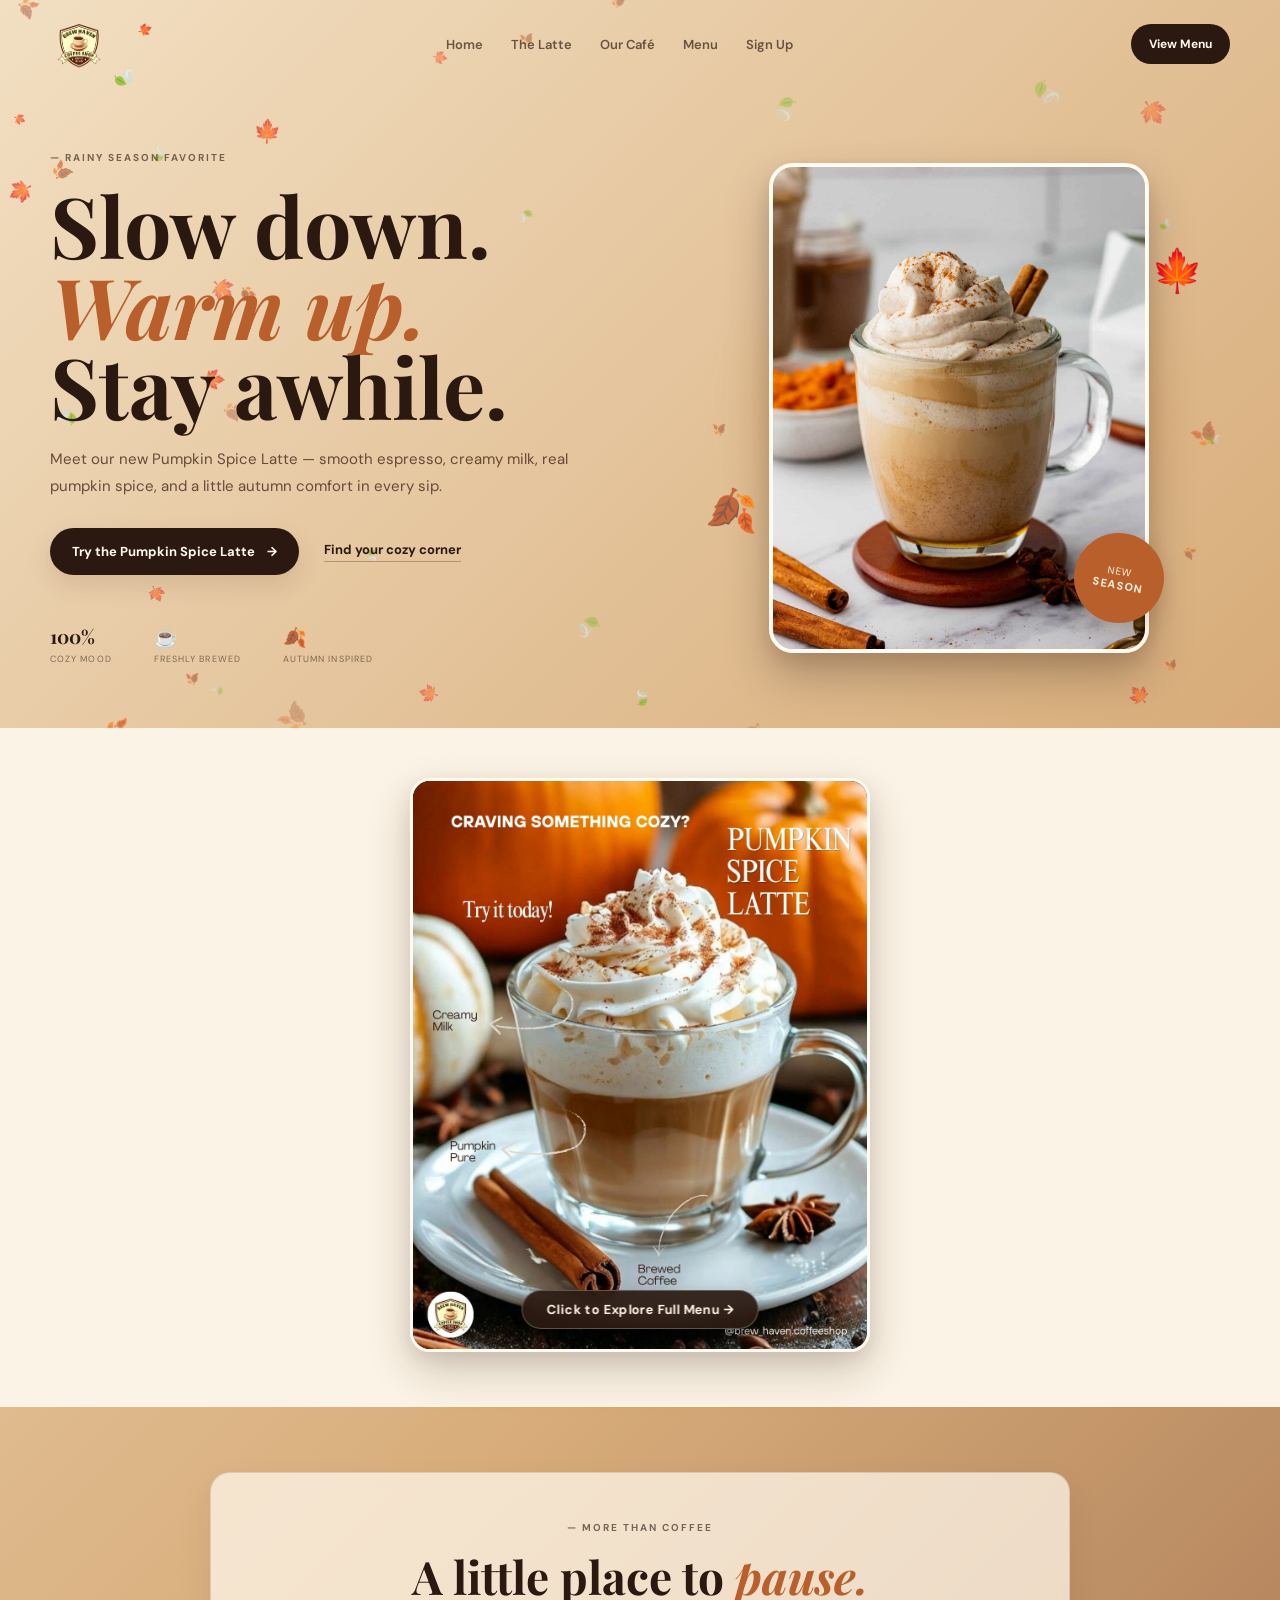
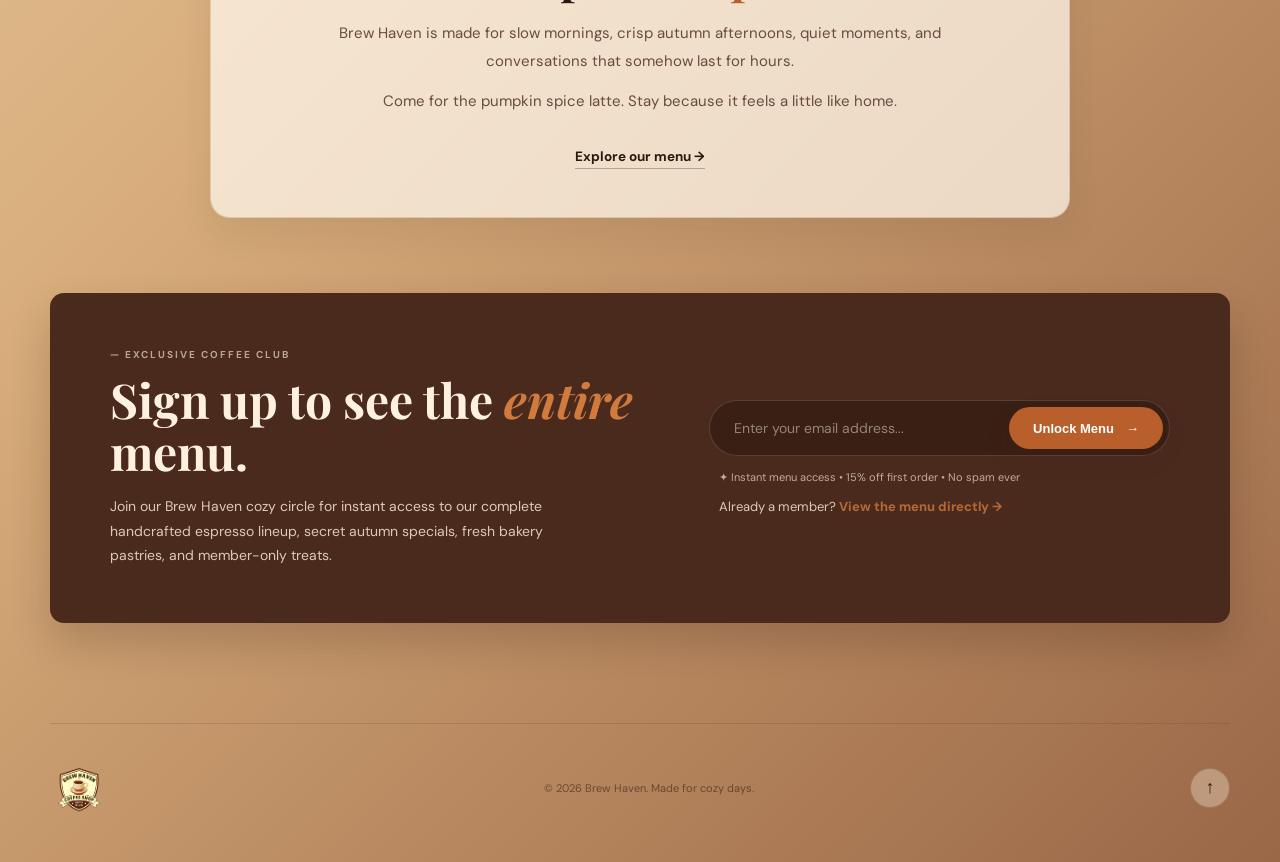
==== index.html @ a395353c "Add files via upload" ====
<!DOCTYPE html>
<html lang="en">
<head>
<meta charset="UTF-8">
<meta name="viewport" content="width=device-width, initial-scale=1.0">
<title>Ember & Bean | Pumpkin Spice Latte</title>
<link rel="stylesheet" href="style.css">
</head>
<body>
<canvas id="autumnCanvas"></canvas>

<header class="navbar">
  <a href="#home" class="logo"><img src="meowlogo-removebg-preview.png" alt="Brew Haven Logo" class="logo-img"></a>
  <button class="menu" id="menu">☰</button>
  <nav id="nav">
    <a href="#home">Home</a><a href="#latte">The Latte</a><a href="#cafe">Our Café</a><a href="menu.html">Menu</a><a href="#signup">Sign Up</a>
  </nav>
  <a href="menu.html" class="nav-btn">View Menu</a>
</header>

<main>
<section class="hero" id="home">
  <div class="hero-text reveal">
    <p class="eyebrow">— RAINY SEASON FAVORITE</p>
    <h1>Slow down.<br><em>Warm up.</em><br>Stay awhile.</h1>
    <p class="description">Meet our new Pumpkin Spice Latte — smooth espresso, creamy milk, real pumpkin spice, and a little autumn comfort in every sip.</p>
    <div class="actions"><a class="btn" href="#latte">Try the Pumpkin Spice Latte <b>→</b></a><a class="link" href="#cafe">Find your cozy corner</a></div>
    <div class="stats"><div><b>100%</b><span>cozy mood</span></div><div><b>☕</b><span>freshly brewed</span></div><div><b>🍂</b><span>autumn inspired</span></div></div>
  </div>

  <div class="drink-area reveal" id="drink">
    <div class="glow"></div>
    <div class="hero-photo-wrapper">
      <img src="pumpkenlate.jpg" alt="Artisan Pumpkin Spice Latte" class="hero-photo">
      <div class="badge">NEW<strong>SEASON</strong></div>
    </div>
    <div class="leaf l1">🍁</div><div class="leaf l2">🍂</div>
  </div>
</section>

<section class="latte-section" id="latte">
  <div class="banner-ad-wrap reveal">
    <a href="menu.html" class="banner-ad-card" title="Click to view our full menu">
      <img src="8c651eeb-def4-443b-80d6-79c53405c2cb.jpg" alt="Pumpkin Spice Latte Banner Ad - Craving something cozy? Try it today! Click to explore our menu." class="banner-ad-image">
      <div class="banner-ad-cta">
        <span>Click to Explore Full Menu <b>→</b></span>
      </div>
    </a>
  </div>
</section>

<section class="cafe" id="cafe">
  <div class="cafe-story-card reveal">
    <p class="eyebrow">— MORE THAN COFFEE</p>
    <h2>A little place to <em>pause.</em></h2>
    <p>Brew Haven is made for slow mornings, crisp autumn afternoons, quiet moments, and conversations that somehow last for hours.</p>
    <p>Come for the pumpkin spice latte. Stay because it feels a little like home.</p>
    <a class="link dark" href="menu.html">Explore our menu →</a>
  </div>
</section>

<section class="signup-section" id="signup">
  <div class="signup-card reveal">
    <div class="signup-content">
      <p class="eyebrow">— EXCLUSIVE COFFEE CLUB</p>
      <h2>Sign up to see the <em>entire</em> menu.</h2>
      <p>Join our Brew Haven cozy circle for instant access to our complete handcrafted espresso lineup, secret autumn specials, fresh bakery pastries, and member-only treats.</p>
    </div>
    <div class="signup-action">
      <form class="signup-form" id="menuSignupForm" action="menu.html">
        <div class="input-row">
          <input type="email" id="signupEmail" placeholder="Enter your email address..." required autocomplete="email">
          <button type="submit" class="btn">Unlock Menu <b>→</b></button>
        </div>
        <p class="signup-note">✦ Instant menu access • 15% off first order • No spam ever</p>
      </form>
      <p class="direct-link">Already a member? <a href="menu.html">View the menu directly →</a></p>
    </div>
  </div>
</section>
</main>

<footer><a href="#home" class="logo"><img src="meowlogo-removebg-preview.png" alt="Brew Haven Logo" class="logo-img"></a><p>© 2026 Brew Haven. Made for cozy days.</p><button id="top">↑</button></footer>
<script src="script.js"></script>
</body>
</html>
---- style.css ----
@import url('https://fonts.googleapis.com/css2?family=DM+Sans:wght@400;500;600;700&family=Playfair+Display:wght@600;700;800&display=swap');
:root{--cream:#f7ead5;--light:#fff8ed;--dark:#2b1911;--brown:#57301f;--pumpkin:#b95f2b;--orange:#d07a3d;--line:#70452e33}*{box-sizing:border-box;margin:0;padding:0}html{scroll-behavior:smooth}body{font-family:'DM Sans',sans-serif;color:var(--dark);background:linear-gradient(135deg,#f2dfc2,#d8ad7b 52%,#9a6747);overflow-x:hidden}#autumnCanvas{position:fixed;inset:0;width:100%;height:100%;z-index:0;pointer-events:none}.navbar,main,footer{position:relative;z-index:2}.navbar{width:min(1180px,calc(100% - 40px));height:88px;margin:auto;display:flex;align-items:center;justify-content:space-between;gap:24px}.logo{display:flex;align-items:center;gap:10px;color:var(--dark);text-decoration:none}.logo-img{height:58px;width:auto;max-width:160px;object-fit:contain;display:block;transition:transform .25s ease}.logo:hover .logo-img{transform:scale(1.04)}.navbar nav a.active-nav{color:var(--pumpkin);opacity:1}.logo>span{width:42px;height:42px;border:1px solid #4b2b1f66;border-radius:50%;display:grid;place-items:center;background:#fff7e955}.logo b{font:700 17px 'Playfair Display',serif;display:block}.logo small{font-size:8px;letter-spacing:.15em;text-transform:uppercase;opacity:.6}.navbar nav{display:flex;gap:28px}.navbar nav a{color:var(--dark);text-decoration:none;font-size:13px;font-weight:600;opacity:.68}.navbar nav a:hover{opacity:1}.nav-btn,.btn{display:inline-flex;align-items:center;justify-content:center;gap:12px;border-radius:50px;text-decoration:none;font-weight:700;transition:.25s}.nav-btn{padding:12px 18px;background:var(--dark);color:var(--light);font-size:12px}.btn{padding:15px 22px;background:var(--dark);color:var(--light);font-size:13px;box-shadow:0 10px 25px #4c2b1b20}.btn:hover,.nav-btn:hover{transform:translateY(-3px);box-shadow:0 15px 30px #4c2b1b35}.btn.light{background:var(--light);color:var(--dark);box-shadow:none}.menu{display:none;border:0;background:none;font-size:26px;color:var(--dark)}.hero{width:min(1180px,calc(100% - 40px));min-height:640px;margin:auto;display:grid;grid-template-columns:1.05fr .95fr;align-items:center;gap:40px}.eyebrow{font-size:10px;letter-spacing:.2em;font-weight:700;opacity:.62}.hero h1{font:700 clamp(54px,7vw,84px)/.96 'Playfair Display',serif;margin:20px 0}.hero h1 em,h2 em{color:var(--pumpkin);font-style:italic}.description{max-width:560px;line-height:1.8;font-size:15px;color:#513326d9}.actions{display:flex;align-items:center;gap:25px;margin-top:28px}.link{color:var(--dark);text-decoration:none;font-size:13px;font-weight:700;border-bottom:1px solid #4c2b1f55;padding-bottom:3px}.stats{display:flex;gap:42px;margin-top:48px}.stats div{display:flex;flex-direction:column;gap:4px}.stats b{font:700 19px 'Playfair Display',serif}.stats span{font-size:9px;text-transform:uppercase;letter-spacing:.12em;opacity:.55}.drink-area{height:530px;position:relative;display:flex;align-items:center;justify-content:center}.hero-photo-wrapper{position:relative;width:min(380px,90vw);height:490px;z-index:3;display:flex;align-items:center;justify-content:center}.hero-photo{width:100%;height:100%;object-fit:cover;border-radius:24px;box-shadow:0 22px 45px rgba(43,25,17,0.28),0 8px 18px rgba(87,48,31,0.12);border:4px solid #fffaf2;transition:transform .4s cubic-bezier(.16,1,.3,1),box-shadow .4s ease}.hero-photo-wrapper:hover .hero-photo{transform:translateY(-8px) scale(1.02);box-shadow:0 30px 55px rgba(43,25,17,0.35),0 12px 24px rgba(87,48,31,0.16)}.hero-photo-wrapper .badge{right:-15px;bottom:30px}.glow{position:absolute;width:390px;height:390px;border-radius:50%;background:#e1a25e66;filter:blur(25px);animation:pulse 5s ease-in-out infinite}.saucer{position:absolute;bottom:100px;width:330px;height:42px;border-radius:50%;background:#5a3022;box-shadow:0 25px 30px #3b211833}.cup{position:relative;width:250px;height:300px;z-index:3}.latte{position:absolute;z-index:5;left:19px;top:0;width:212px;height:70px;border-radius:50%;background:radial-gradient(circle at 50% 55%,#a85b31 0 18%,#d99a62 19% 30%,#71361f 31% 44%,#dca36c 45% 58%,#65311e 59% 100%);border:9px solid #e7c9a5;box-shadow:0 3px 0 #4a271b}.swirl{position:absolute;inset:15px 40px;border:2px solid #f0c89499;border-radius:50%;transform:rotate(-12deg)}.latte i{position:absolute;color:#f4c78d;font-style:normal;font-size:8px}.latte i:nth-of-type(1){left:70px;top:17px}.latte i:nth-of-type(2){left:120px;top:36px}.latte i:nth-of-type(3){left:93px;top:47px}.cup-body{position:absolute;top:37px;width:250px;height:260px;border-radius:15px 15px 60px 60px;background:linear-gradient(90deg,#f4dfbf,#fff3dc 45%,#d9b991);box-shadow:inset -22px 0 30px #7b503020,0 18px 35px #48271922}.cup-logo-img{position:absolute;top:90px;left:50%;transform:translateX(-50%);width:115px;height:115px;object-fit:contain;pointer-events:none;filter:drop-shadow(0 6px 12px rgba(43,25,17,0.18))}.cup-logo{position:absolute;top:115px;left:0;right:0;text-align:center;font:700 19px 'Playfair Display',serif;color:#56301f}.cup-logo small{font-size:9px;letter-spacing:.3em}.handle{position:absolute;right:-62px;top:100px;width:85px;height:100px;border:20px solid #e5c39c;border-left:0;border-radius:0 55px 55px 0}.steam{position:absolute;width:32px;height:105px;border-left:3px solid #fff8e9aa;border-radius:50%;top:65px;z-index:4;filter:blur(1px);animation:steam 3s ease-in-out infinite}.s1{left:45%;}.s2{left:51%;animation-delay:.7s}.s3{left:57%;animation-delay:1.3s}.leaf{position:absolute;font-size:42px;z-index:6;animation:float 4s ease-in-out infinite}.l1{right:5%;top:100px}.l2{left:3%;bottom:135px;animation-delay:1s}.badge{position:absolute;right:2%;bottom:95px;width:90px;height:90px;border-radius:50%;background:var(--pumpkin);color:#fff2df;display:grid;place-content:center;text-align:center;font-size:10px;letter-spacing:.1em;transform:rotate(10deg);z-index:7;box-shadow:0 10px 25px #51281733}.badge strong{font-size:11px}.latte-section{background:var(--paper,#fbf3e5);padding:50px max(20px,calc((100% - 1180px)/2)) 55px}.banner-ad-wrap{display:flex;justify-content:center;align-items:center;width:100%}.banner-ad-card{position:relative;display:block;width:min(460px,90vw);border-radius:20px;overflow:hidden;box-shadow:0 18px 45px rgba(43,25,17,0.2),0 8px 18px rgba(87,48,31,0.1);border:3px solid #fffaf2;text-decoration:none;transition:transform .4s cubic-bezier(.16,1,.3,1),box-shadow .4s ease;cursor:pointer}.banner-ad-card:hover{transform:translateY(-7px) scale(1.015);box-shadow:0 26px 55px rgba(43,25,17,0.28),0 12px 24px rgba(87,48,31,0.15)}.banner-ad-image{width:100%;height:auto;max-height:575px;object-fit:contain;display:block;background:#2b1911;transition:transform .5s ease}.banner-ad-card:hover .banner-ad-image{transform:scale(1.02)}.banner-ad-cta{position:absolute;bottom:20px;left:50%;transform:translateX(-50%);background:rgba(43,25,17,0.92);backdrop-filter:blur(10px);-webkit-backdrop-filter:blur(10px);color:#fff4e3;padding:10px 24px;border-radius:50px;border:1px solid rgba(255,255,255,0.25);font-weight:700;font-size:13px;letter-spacing:.03em;display:inline-flex;align-items:center;gap:8px;white-space:nowrap;box-shadow:0 10px 25px rgba(0,0,0,0.35);transition:all .3s ease;pointer-events:none}.banner-ad-cta b{transition:transform .25s ease}.banner-ad-card:hover .banner-ad-cta{background:var(--pumpkin);color:#fff;box-shadow:0 12px 30px rgba(185,95,43,0.45);transform:translateX(-50%) translateY(-2px)}.banner-ad-card:hover .banner-ad-cta b{transform:translateX(4px)}.heading{text-align:center;max-width:650px;margin:auto}.heading h2,.cafe-story-card h2,.visit h2{font:700 clamp(39px,5vw,60px)/1.05 'Playfair Display',serif;margin:18px 0}.heading>p:last-child{line-height:1.7;color:#634635cc}.cards{display:grid;grid-template-columns:repeat(3,1fr);gap:18px;margin-top:55px}.card{padding:34px;border:1px solid var(--line);background:#fffaf0;border-radius:8px;min-height:220px;transition:.25s}.card:hover{transform:translateY(-7px);box-shadow:var(--shadow)}.card.featured{background:#5a3324;color:#fff4e3;transform:translateY(-12px)}.card.featured:hover{transform:translateY(-18px)}.card>span{font-size:23px;color:var(--pumpkin)}.card h3{font:700 23px 'Playfair Display',serif;margin:22px 0 10px}.card p{font-size:13px;line-height:1.75;opacity:.7}.price{margin-top:45px;padding:30px 34px;background:var(--pumpkin);color:#fff6e8;border-radius:10px;display:grid;grid-template-columns:1fr auto auto;align-items:center;gap:35px;box-shadow:var(--shadow)}.price small{font-size:9px;letter-spacing:.2em;opacity:.7}.price h3{font:700 25px 'Playfair Display',serif;margin:6px 0}.price p{font-size:12px;opacity:.72}.price>strong{font:700 35px 'Playfair Display',serif}.price sup{font-size:15px}.cafe{width:min(860px,calc(100% - 40px));margin:auto;padding:65px 0 75px;display:flex;justify-content:center}.cafe-story-card{background:rgba(255,248,237,0.72);backdrop-filter:blur(8px);-webkit-backdrop-filter:blur(8px);border:1px solid #70452e2a;border-radius:20px;padding:48px 54px;text-align:center;box-shadow:0 15px 35px rgba(43,25,17,0.08);width:100%}.cafe-story-card h2{font:700 clamp(32px,4.5vw,46px)/1.15 'Playfair Display',serif;margin:16px 0 18px}.cafe-story-card>p:not(.eyebrow){font-size:15px;line-height:1.85;color:#513326d9;max-width:620px;margin:12px auto}.cafe-story-card .link.dark{margin-top:20px;display:inline-block;color:var(--dark);font-size:13.5px;font-weight:700;border-bottom:1px solid #4c2b1f55;text-decoration:none;padding-bottom:3px;transition:.2s}.cafe-story-card .link.dark:hover{color:var(--pumpkin);border-color:var(--pumpkin)}.visit{padding:0 20px 100px}.visit-card{width:min(1180px,100%);margin:auto;padding:55px 60px;background:#4b2a1e;color:#fff1dd;border-radius:12px;display:grid;grid-template-columns:1.5fr 1fr auto;gap:45px;align-items:center;box-shadow:var(--shadow)}.visit h2{margin:13px 0;font-size:43px}.visit-copy>p:last-child{max-width:500px;line-height:1.7;opacity:.68;font-size:13px}.hours{border-left:1px solid #fff3df33;padding-left:30px}.hours p{font-size:11px;opacity:.65;margin:10px 0}.hours b{display:block;color:#fff1dd;margin-top:4px;opacity:1}footer{width:min(1180px,calc(100% - 40px));margin:auto;padding:35px 0 45px;border-top:1px solid #4b2b1f2b;display:flex;justify-content:space-between;align-items:center}footer p{font-size:11px;opacity:.55}#top{width:40px;height:40px;border:1px solid #4b2b1f44;border-radius:50%;background:#fff4df55;color:var(--dark);cursor:pointer;font-size:18px}.reveal{opacity:0;transform:translateY(25px);transition:opacity .8s ease,transform .8s ease}.reveal.visible{opacity:1;transform:none}@keyframes steam{0%,100%{transform:translateY(12px) scaleX(.8);opacity:0}45%{opacity:.7}100%{transform:translateY(-35px) scaleX(1.2)}}@keyframes pulse{50%{transform:scale(1.08);opacity:.75}}@keyframes float{50%{transform:translateY(-15px) rotate(8deg)}}.signup-section{padding:0 20px 100px}.signup-card{width:min(1180px,100%);margin:auto;padding:55px 60px;background:#4b2a1e;color:#fff1dd;border-radius:14px;display:grid;grid-template-columns:1.2fr 1fr;gap:45px;align-items:center;box-shadow:0 20px 40px rgba(43,25,17,0.2)}.signup-content h2{font:700 clamp(32px,4vw,48px)/1.1 'Playfair Display',serif;margin:12px 0 16px;color:#fff1dd}.signup-content h2 em{color:var(--orange);font-style:italic}.signup-content p:not(.eyebrow){font-size:14px;line-height:1.75;opacity:.8;max-width:480px}.signup-form{display:flex;flex-direction:column;gap:8px}.input-row{display:flex;gap:10px;background:#3a1f15;padding:6px;border-radius:50px;border:1px solid #ffffff26;transition:.25s}.input-row:focus-within{border-color:var(--orange);box-shadow:0 0 0 3px #d07a3d33}.input-row input{flex:1;background:transparent;border:0;outline:none;padding:12px 18px;color:#fff;font-family:inherit;font-size:14px}.input-row input::placeholder{color:#fff7e977}.input-row .btn{padding:12px 24px;border:0;cursor:pointer;white-space:nowrap;background:var(--pumpkin);color:#fff}.input-row .btn:hover{background:var(--orange)}.signup-note{font-size:11px;opacity:.65;margin-top:6px;padding-left:10px}.direct-link{margin-top:14px;font-size:13px;opacity:.8;padding-left:10px}.direct-link a{color:var(--orange);text-decoration:none;font-weight:700;transition:.2s}.direct-link a:hover{text-decoration:underline;color:#f2dfc2}.menu-page main{padding-bottom:40px}.menu-hero{text-align:center;padding:50px 20px 25px;max-width:760px;margin:auto}.menu-hero h1{font:700 clamp(40px,5.5vw,64px)/1.05 'Playfair Display',serif;margin:16px 0}.menu-hero h1 em{color:var(--pumpkin);font-style:italic}.menu-hero p{font-size:15px;line-height:1.8;color:#513326d9}.menu-promo-banner{margin:24px auto 0;display:inline-flex;align-items:center;gap:10px;background:#5a3324;color:#fff4e3;padding:10px 24px;border-radius:50px;font-size:13px;font-weight:600;box-shadow:0 8px 20px rgba(75,42,30,0.2)}.menu-promo-banner strong{color:#ffcf87;letter-spacing:.05em}.menu-filter-wrap{width:min(1180px,calc(100% - 40px));margin:40px auto 35px;display:flex;justify-content:center;flex-wrap:wrap;gap:10px}.filter-btn{padding:11px 22px;border-radius:30px;border:1px solid #57301f33;background:#fff8ed99;color:var(--dark);font-family:inherit;font-size:13px;font-weight:700;cursor:pointer;transition:.2s;backdrop-filter:blur(4px)}.filter-btn:hover{background:#fff8ed;border-color:var(--pumpkin)}.filter-btn.active{background:var(--dark);color:var(--light);border-color:var(--dark);box-shadow:0 6px 16px rgba(43,25,17,0.22)}.menu-grid{width:min(1180px,calc(100% - 40px));margin:0 auto 75px;display:grid;grid-template-columns:repeat(auto-fill,minmax(265px,1fr));gap:24px}.menu-item{background:#fffaf0;border:1px solid var(--line);border-radius:14px;padding:26px;display:flex;flex-direction:column;justify-content:space-between;transition:transform .25s ease,box-shadow .25s ease;position:relative;box-shadow:0 6px 18px rgba(87,48,31,0.06)}.menu-item:hover{transform:translateY(-6px);box-shadow:0 14px 30px rgba(87,48,31,0.13);border-color:#b95f2b55}.menu-item-header{display:flex;justify-content:space-between;align-items:flex-start;gap:12px;margin-bottom:12px}.menu-item-icon{font-size:26px;margin-bottom:6px;display:inline-block}.menu-item-title{font:700 20px 'Playfair Display',serif;color:var(--dark);line-height:1.2}.menu-item-price{font:700 21px 'Playfair Display',serif;color:var(--pumpkin);white-space:nowrap}.menu-item-desc{font-size:13px;line-height:1.7;color:#513326cc;margin-bottom:20px;flex-grow:1}.menu-item-footer{display:flex;align-items:center;justify-content:space-between;flex-wrap:wrap;gap:8px;border-top:1px dashed #70452e26;padding-top:14px}.menu-item-tag{font-size:10px;font-weight:700;letter-spacing:.08em;text-transform:uppercase;padding:5px 11px;border-radius:20px;background:#e1a25e2b;color:var(--brown)}.menu-item-tag.seasonal{background:var(--pumpkin);color:#fff}.menu-item-tag.popular{background:#5a3324;color:#fff4e3}.menu-item-temp{font-size:11px;font-weight:600;opacity:.75;color:var(--dark)}.menu-notes-banner{width:min(1180px,calc(100% - 40px));margin:0 auto 75px;background:#fdf6ec;border:1px solid #70452e2a;border-radius:14px;padding:34px 40px;display:grid;grid-template-columns:repeat(3,1fr);gap:30px;box-shadow:0 10px 25px rgba(87,48,31,0.06)}.menu-note-col h4{font:700 16px 'Playfair Display',serif;margin-bottom:8px;color:var(--dark);display:flex;align-items:center;gap:6px}.menu-note-col p{font-size:12.5px;line-height:1.75;color:#513326bf}.menu-bottom-cta{width:min(1180px,calc(100% - 40px));margin:0 auto 90px;background:#4b2a1e;color:#fff1dd;border-radius:14px;padding:45px 55px;display:flex;align-items:center;justify-content:space-between;gap:30px;box-shadow:0 15px 35px rgba(43,25,17,0.2)}.menu-bottom-cta h3{font:700 30px 'Playfair Display',serif;margin-bottom:6px}.menu-bottom-cta p{font-size:13.5px;opacity:.8}
@media(max-width:800px){.navbar{height:75px}.logo-img{height:46px}.signup-card{grid-template-columns:1fr;padding:40px 28px;gap:25px}.input-row{flex-direction:column;border-radius:16px;padding:12px}.input-row input{padding:8px 10px}.input-row .btn{width:100%;border-radius:50px}.menu-notes-banner{grid-template-columns:1fr;padding:25px 22px;gap:20px}.menu-bottom-cta{flex-direction:column;text-align:center;padding:35px 25px}.navbar nav,.nav-btn{display:none}.menu{display:block}.navbar nav.open{display:flex;position:absolute;top:70px;left:0;right:0;margin:auto;width:calc(100% - 20px);padding:20px;flex-direction:column;background:#f7ead5f5;border-radius:10px;box-shadow:var(--shadow);z-index:20}.hero{grid-template-columns:1fr;padding:55px 0 30px;text-align:center}.hero .eyebrow{justify-content:center}.description{margin:auto}.actions{justify-content:center;flex-wrap:wrap}.stats{justify-content:center;gap:25px}.drink-area{height:480px}.hero-photo-wrapper{width:min(340px,85vw);height:440px}.cards{grid-template-columns:1fr}.card.featured{transform:none}.price{grid-template-columns:1fr;text-align:center;justify-items:center}.cafe{padding:40px 0}.cafe-story-card{padding:34px 22px}.visit-card{grid-template-columns:1fr;padding:40px 30px}.hours{border-left:0;border-top:1px solid #fff3df33;padding:20px 0 0}footer{flex-direction:column;gap:20px;text-align:center}}
@media(max-width:480px){.hero h1{font-size:52px}.logo-img{height:40px}.actions .btn{width:100%}.drink-area{height:420px;margin:10px 0}.hero-photo-wrapper{width:min(290px,88vw);height:380px}.hero-photo-wrapper .badge{right:-5px;bottom:15px;width:75px;height:75px;font-size:9px}.price{padding:28px 20px}.visit h2{font-size:36px}.banner-ad-card{width:min(320px,92vw);border-radius:16px;border-width:2px}.banner-ad-cta{bottom:14px;padding:8px 16px;font-size:11.5px;width:calc(100% - 28px);justify-content:center;white-space:normal;text-align:center}}
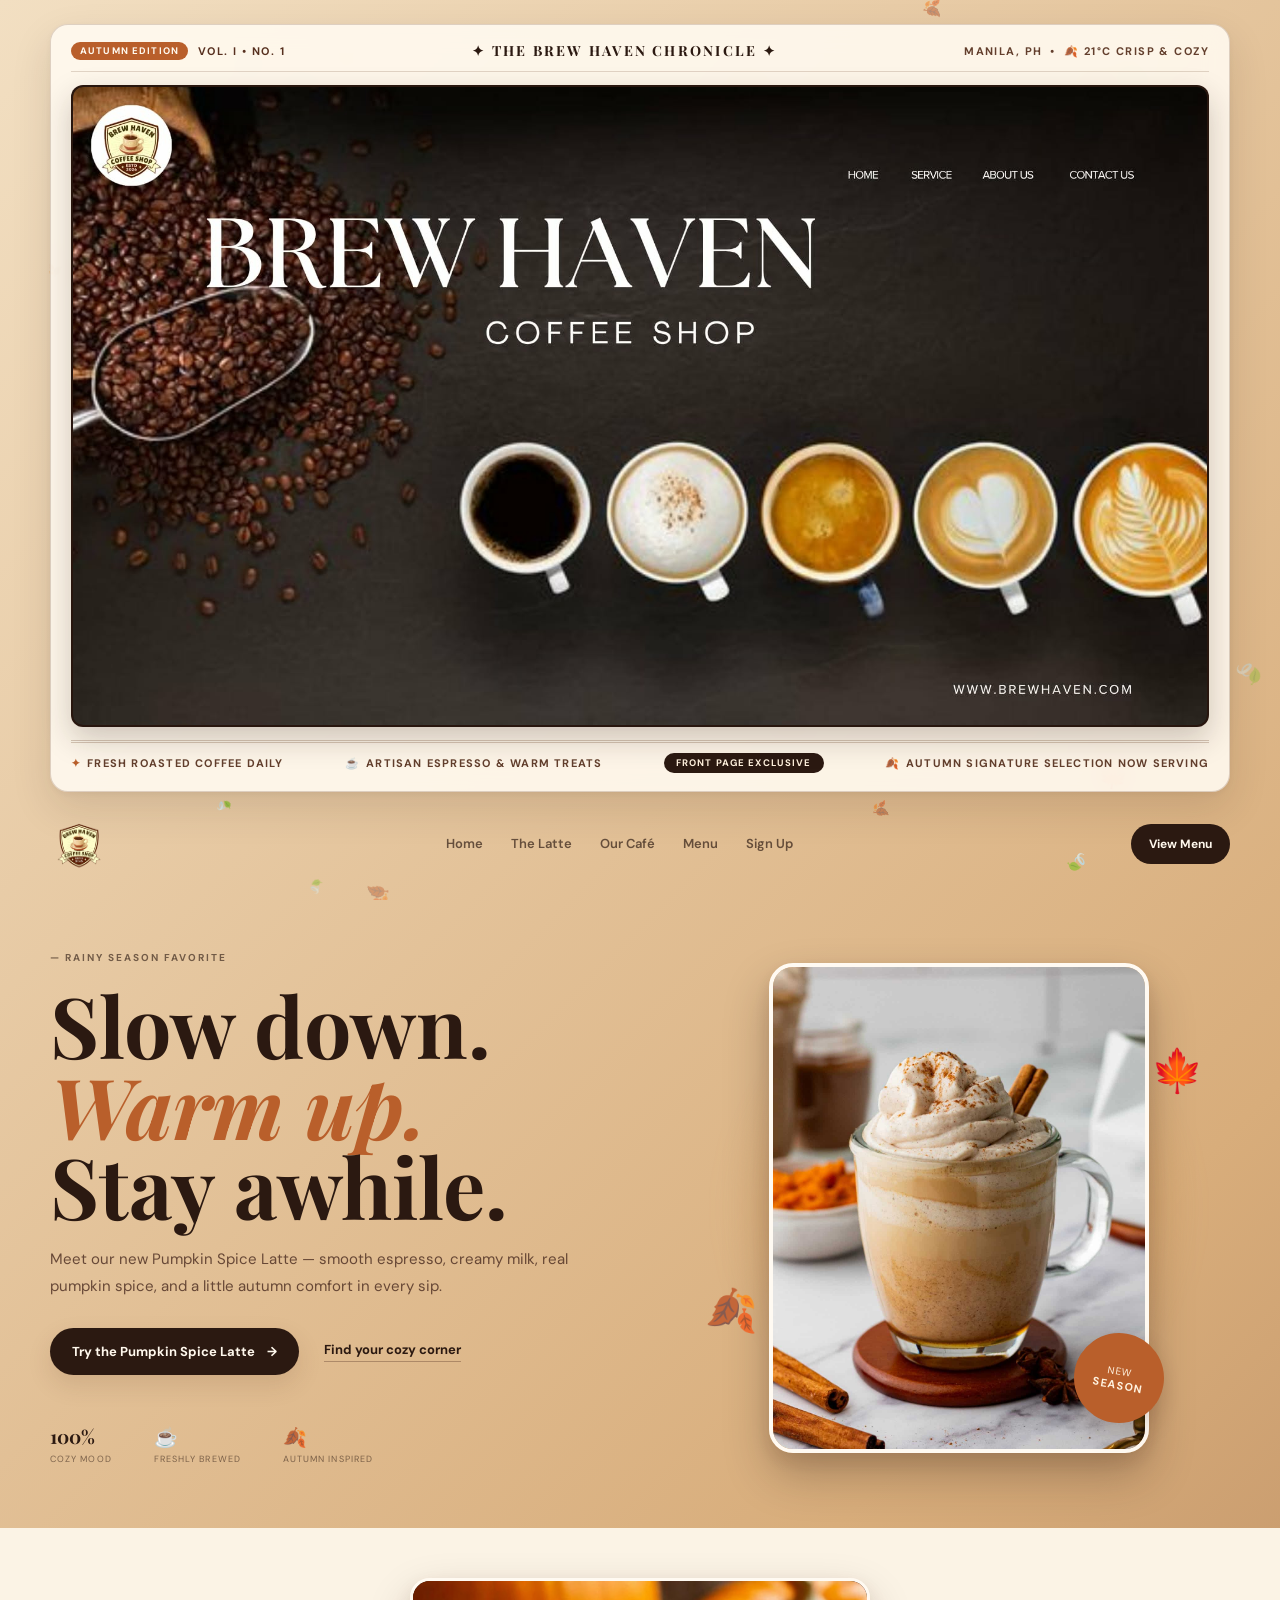
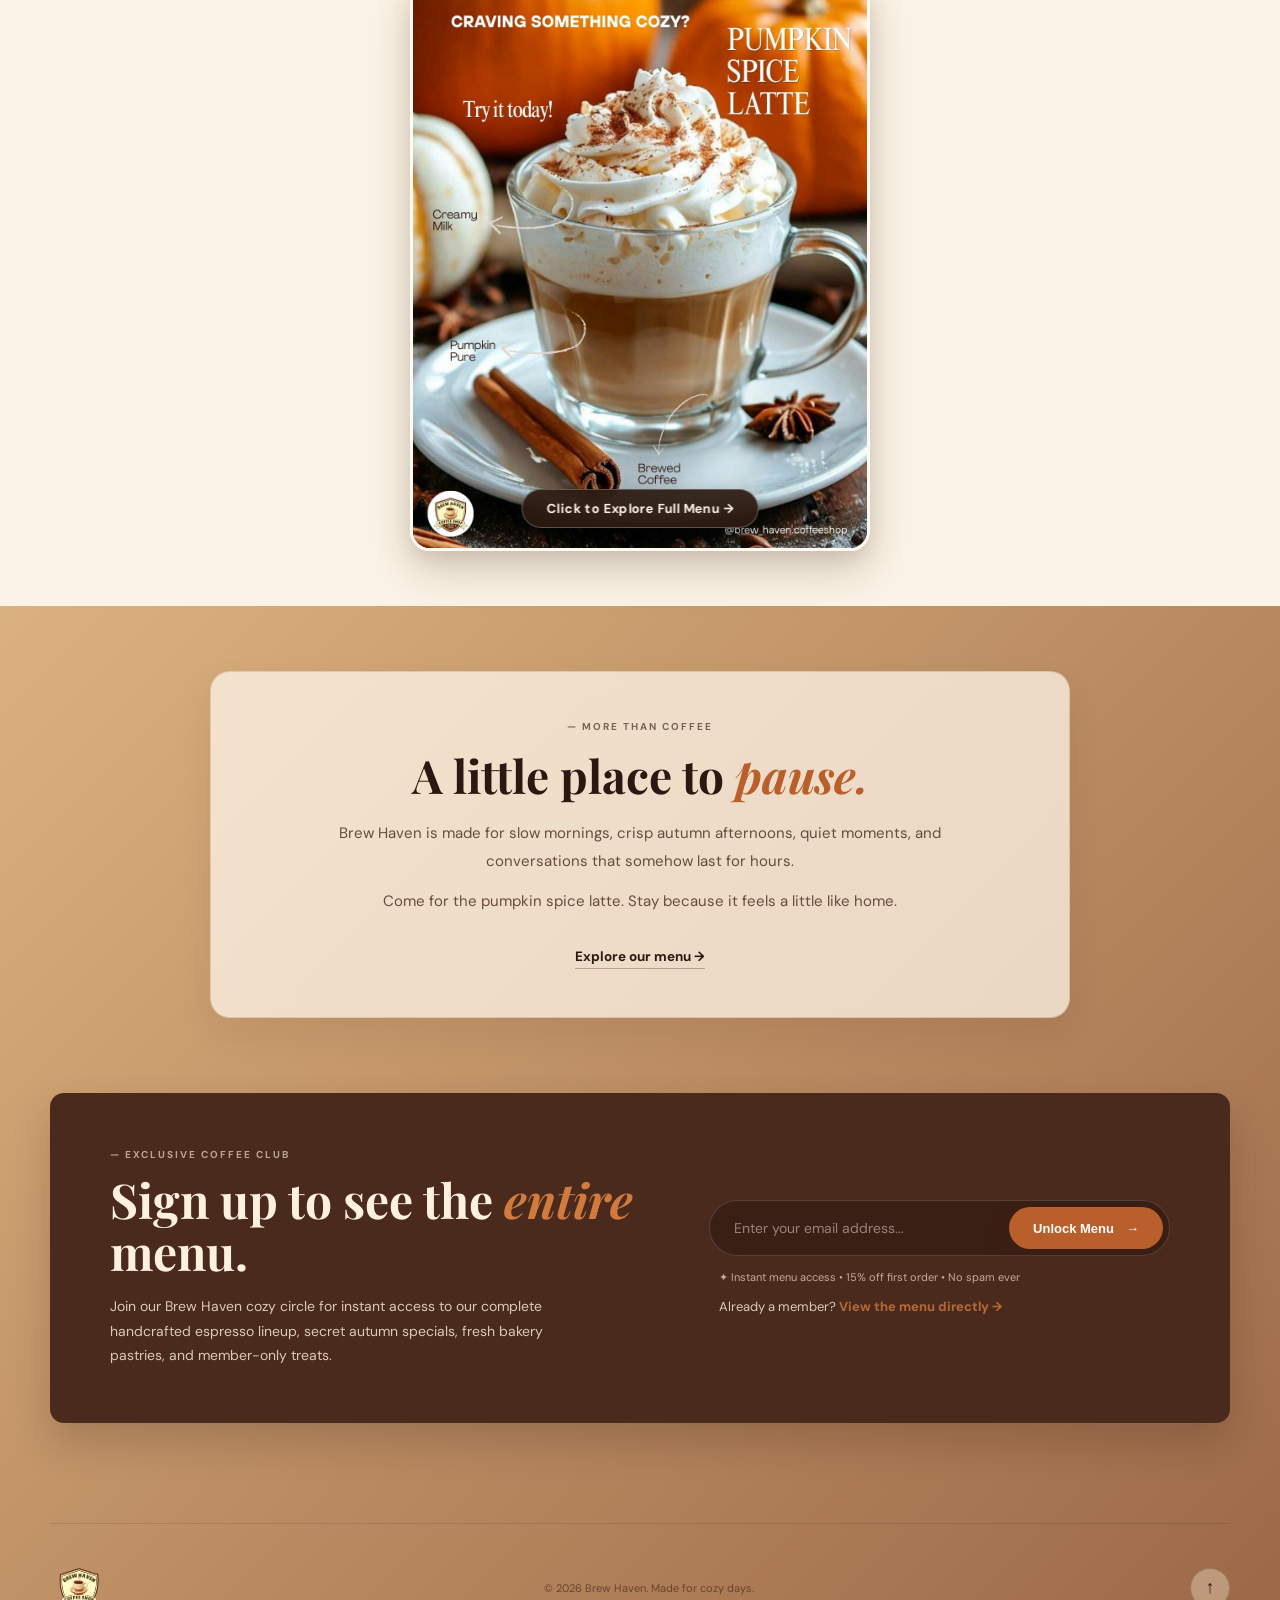
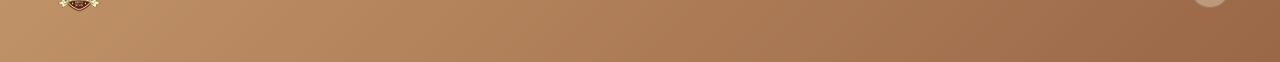
==== commit 91f11fdf: "Add newspaper header banner to home page" ====
--- a/index.html
+++ b/index.html
@@ -3,11 +3,59 @@
 <head>
 <meta charset="UTF-8">
 <meta name="viewport" content="width=device-width, initial-scale=1.0">
-<title>Ember & Bean | Pumpkin Spice Latte</title>
+<title>Brew Haven | Handcrafted Coffee & Autumn Specials</title>
 <link rel="stylesheet" href="style.css">
 </head>
 <body>
 <canvas id="autumnCanvas"></canvas>
+
+<!-- Newspaper Masthead Header -->
+<header class="newspaper-header-wrap" id="newspaperHeader">
+  <div class="newspaper-header reveal visible">
+    <div class="newspaper-dateline">
+      <div class="newspaper-dateline-edition">
+        <span class="dateline-badge">AUTUMN EDITION</span>
+        <span>VOL. I • NO. 1</span>
+      </div>
+      <div class="newspaper-dateline-center">
+        ✦ THE BREW HAVEN CHRONICLE ✦
+      </div>
+      <div class="newspaper-dateline-weather">
+        <span>MANILA, PH</span>
+        <span>•</span>
+        <span>🍂 21°C CRISP & COZY</span>
+      </div>
+    </div>
+
+    <div class="newspaper-banner-card">
+      <img 
+        src="newsppapaspapas.jpg" 
+        alt="Brew Haven Coffee Shop Newspaper Header - Handcrafted Roasts, Espresso and Autumn Specials" 
+        class="newspaper-header-img"
+        fetchpriority="high"
+        loading="eager"
+        width="1920"
+        height="1080">
+      
+      <!-- Interactive Hotspots matching header graphic links -->
+      <nav class="newspaper-hotspots" aria-label="Newspaper Quick Navigation">
+        <a href="#home" class="hotspot-link hotspot-logo" title="Brew Haven Home"></a>
+        <a href="#home" class="hotspot-link hotspot-home" title="Go to Home"></a>
+        <a href="#latte" class="hotspot-link hotspot-service" title="Seasonal Specials & The Latte"></a>
+        <a href="#cafe" class="hotspot-link hotspot-about" title="About Our Café"></a>
+        <a href="#signup" class="hotspot-link hotspot-contact" title="Sign Up / Contact Us"></a>
+        <a href="menu.html" class="hotspot-link hotspot-url" title="Explore Full Menu"></a>
+      </nav>
+    </div>
+
+    <div class="newspaper-subbar">
+      <span class="newspaper-subbar-item"><b class="bullet">✦</b> FRESH ROASTED COFFEE DAILY</span>
+      <span class="newspaper-subbar-item"><b class="bullet">☕</b> ARTISAN ESPRESSO & WARM TREATS</span>
+      <span class="newspaper-subbar-tag">FRONT PAGE EXCLUSIVE</span>
+      <span class="newspaper-subbar-item"><b class="bullet">🍂</b> AUTUMN SIGNATURE SELECTION NOW SERVING</span>
+    </div>
+  </div>
+</header>
 
 <header class="navbar">
   <a href="#home" class="logo"><img src="meowlogo-removebg-preview.png" alt="Brew Haven Logo" class="logo-img"></a>
--- a/style.css
+++ b/style.css
@@ -1,4 +1,30 @@
 @import url('https://fonts.googleapis.com/css2?family=DM+Sans:wght@400;500;600;700&family=Playfair+Display:wght@600;700;800&display=swap');
 :root{--cream:#f7ead5;--light:#fff8ed;--dark:#2b1911;--brown:#57301f;--pumpkin:#b95f2b;--orange:#d07a3d;--line:#70452e33}*{box-sizing:border-box;margin:0;padding:0}html{scroll-behavior:smooth}body{font-family:'DM Sans',sans-serif;color:var(--dark);background:linear-gradient(135deg,#f2dfc2,#d8ad7b 52%,#9a6747);overflow-x:hidden}#autumnCanvas{position:fixed;inset:0;width:100%;height:100%;z-index:0;pointer-events:none}.navbar,main,footer{position:relative;z-index:2}.navbar{width:min(1180px,calc(100% - 40px));height:88px;margin:auto;display:flex;align-items:center;justify-content:space-between;gap:24px}.logo{display:flex;align-items:center;gap:10px;color:var(--dark);text-decoration:none}.logo-img{height:58px;width:auto;max-width:160px;object-fit:contain;display:block;transition:transform .25s ease}.logo:hover .logo-img{transform:scale(1.04)}.navbar nav a.active-nav{color:var(--pumpkin);opacity:1}.logo>span{width:42px;height:42px;border:1px solid #4b2b1f66;border-radius:50%;display:grid;place-items:center;background:#fff7e955}.logo b{font:700 17px 'Playfair Display',serif;display:block}.logo small{font-size:8px;letter-spacing:.15em;text-transform:uppercase;opacity:.6}.navbar nav{display:flex;gap:28px}.navbar nav a{color:var(--dark);text-decoration:none;font-size:13px;font-weight:600;opacity:.68}.navbar nav a:hover{opacity:1}.nav-btn,.btn{display:inline-flex;align-items:center;justify-content:center;gap:12px;border-radius:50px;text-decoration:none;font-weight:700;transition:.25s}.nav-btn{padding:12px 18px;background:var(--dark);color:var(--light);font-size:12px}.btn{padding:15px 22px;background:var(--dark);color:var(--light);font-size:13px;box-shadow:0 10px 25px #4c2b1b20}.btn:hover,.nav-btn:hover{transform:translateY(-3px);box-shadow:0 15px 30px #4c2b1b35}.btn.light{background:var(--light);color:var(--dark);box-shadow:none}.menu{display:none;border:0;background:none;font-size:26px;color:var(--dark)}.hero{width:min(1180px,calc(100% - 40px));min-height:640px;margin:auto;display:grid;grid-template-columns:1.05fr .95fr;align-items:center;gap:40px}.eyebrow{font-size:10px;letter-spacing:.2em;font-weight:700;opacity:.62}.hero h1{font:700 clamp(54px,7vw,84px)/.96 'Playfair Display',serif;margin:20px 0}.hero h1 em,h2 em{color:var(--pumpkin);font-style:italic}.description{max-width:560px;line-height:1.8;font-size:15px;color:#513326d9}.actions{display:flex;align-items:center;gap:25px;margin-top:28px}.link{color:var(--dark);text-decoration:none;font-size:13px;font-weight:700;border-bottom:1px solid #4c2b1f55;padding-bottom:3px}.stats{display:flex;gap:42px;margin-top:48px}.stats div{display:flex;flex-direction:column;gap:4px}.stats b{font:700 19px 'Playfair Display',serif}.stats span{font-size:9px;text-transform:uppercase;letter-spacing:.12em;opacity:.55}.drink-area{height:530px;position:relative;display:flex;align-items:center;justify-content:center}.hero-photo-wrapper{position:relative;width:min(380px,90vw);height:490px;z-index:3;display:flex;align-items:center;justify-content:center}.hero-photo{width:100%;height:100%;object-fit:cover;border-radius:24px;box-shadow:0 22px 45px rgba(43,25,17,0.28),0 8px 18px rgba(87,48,31,0.12);border:4px solid #fffaf2;transition:transform .4s cubic-bezier(.16,1,.3,1),box-shadow .4s ease}.hero-photo-wrapper:hover .hero-photo{transform:translateY(-8px) scale(1.02);box-shadow:0 30px 55px rgba(43,25,17,0.35),0 12px 24px rgba(87,48,31,0.16)}.hero-photo-wrapper .badge{right:-15px;bottom:30px}.glow{position:absolute;width:390px;height:390px;border-radius:50%;background:#e1a25e66;filter:blur(25px);animation:pulse 5s ease-in-out infinite}.saucer{position:absolute;bottom:100px;width:330px;height:42px;border-radius:50%;background:#5a3022;box-shadow:0 25px 30px #3b211833}.cup{position:relative;width:250px;height:300px;z-index:3}.latte{position:absolute;z-index:5;left:19px;top:0;width:212px;height:70px;border-radius:50%;background:radial-gradient(circle at 50% 55%,#a85b31 0 18%,#d99a62 19% 30%,#71361f 31% 44%,#dca36c 45% 58%,#65311e 59% 100%);border:9px solid #e7c9a5;box-shadow:0 3px 0 #4a271b}.swirl{position:absolute;inset:15px 40px;border:2px solid #f0c89499;border-radius:50%;transform:rotate(-12deg)}.latte i{position:absolute;color:#f4c78d;font-style:normal;font-size:8px}.latte i:nth-of-type(1){left:70px;top:17px}.latte i:nth-of-type(2){left:120px;top:36px}.latte i:nth-of-type(3){left:93px;top:47px}.cup-body{position:absolute;top:37px;width:250px;height:260px;border-radius:15px 15px 60px 60px;background:linear-gradient(90deg,#f4dfbf,#fff3dc 45%,#d9b991);box-shadow:inset -22px 0 30px #7b503020,0 18px 35px #48271922}.cup-logo-img{position:absolute;top:90px;left:50%;transform:translateX(-50%);width:115px;height:115px;object-fit:contain;pointer-events:none;filter:drop-shadow(0 6px 12px rgba(43,25,17,0.18))}.cup-logo{position:absolute;top:115px;left:0;right:0;text-align:center;font:700 19px 'Playfair Display',serif;color:#56301f}.cup-logo small{font-size:9px;letter-spacing:.3em}.handle{position:absolute;right:-62px;top:100px;width:85px;height:100px;border:20px solid #e5c39c;border-left:0;border-radius:0 55px 55px 0}.steam{position:absolute;width:32px;height:105px;border-left:3px solid #fff8e9aa;border-radius:50%;top:65px;z-index:4;filter:blur(1px);animation:steam 3s ease-in-out infinite}.s1{left:45%;}.s2{left:51%;animation-delay:.7s}.s3{left:57%;animation-delay:1.3s}.leaf{position:absolute;font-size:42px;z-index:6;animation:float 4s ease-in-out infinite}.l1{right:5%;top:100px}.l2{left:3%;bottom:135px;animation-delay:1s}.badge{position:absolute;right:2%;bottom:95px;width:90px;height:90px;border-radius:50%;background:var(--pumpkin);color:#fff2df;display:grid;place-content:center;text-align:center;font-size:10px;letter-spacing:.1em;transform:rotate(10deg);z-index:7;box-shadow:0 10px 25px #51281733}.badge strong{font-size:11px}.latte-section{background:var(--paper,#fbf3e5);padding:50px max(20px,calc((100% - 1180px)/2)) 55px}.banner-ad-wrap{display:flex;justify-content:center;align-items:center;width:100%}.banner-ad-card{position:relative;display:block;width:min(460px,90vw);border-radius:20px;overflow:hidden;box-shadow:0 18px 45px rgba(43,25,17,0.2),0 8px 18px rgba(87,48,31,0.1);border:3px solid #fffaf2;text-decoration:none;transition:transform .4s cubic-bezier(.16,1,.3,1),box-shadow .4s ease;cursor:pointer}.banner-ad-card:hover{transform:translateY(-7px) scale(1.015);box-shadow:0 26px 55px rgba(43,25,17,0.28),0 12px 24px rgba(87,48,31,0.15)}.banner-ad-image{width:100%;height:auto;max-height:575px;object-fit:contain;display:block;background:#2b1911;transition:transform .5s ease}.banner-ad-card:hover .banner-ad-image{transform:scale(1.02)}.banner-ad-cta{position:absolute;bottom:20px;left:50%;transform:translateX(-50%);background:rgba(43,25,17,0.92);backdrop-filter:blur(10px);-webkit-backdrop-filter:blur(10px);color:#fff4e3;padding:10px 24px;border-radius:50px;border:1px solid rgba(255,255,255,0.25);font-weight:700;font-size:13px;letter-spacing:.03em;display:inline-flex;align-items:center;gap:8px;white-space:nowrap;box-shadow:0 10px 25px rgba(0,0,0,0.35);transition:all .3s ease;pointer-events:none}.banner-ad-cta b{transition:transform .25s ease}.banner-ad-card:hover .banner-ad-cta{background:var(--pumpkin);color:#fff;box-shadow:0 12px 30px rgba(185,95,43,0.45);transform:translateX(-50%) translateY(-2px)}.banner-ad-card:hover .banner-ad-cta b{transform:translateX(4px)}.heading{text-align:center;max-width:650px;margin:auto}.heading h2,.cafe-story-card h2,.visit h2{font:700 clamp(39px,5vw,60px)/1.05 'Playfair Display',serif;margin:18px 0}.heading>p:last-child{line-height:1.7;color:#634635cc}.cards{display:grid;grid-template-columns:repeat(3,1fr);gap:18px;margin-top:55px}.card{padding:34px;border:1px solid var(--line);background:#fffaf0;border-radius:8px;min-height:220px;transition:.25s}.card:hover{transform:translateY(-7px);box-shadow:var(--shadow)}.card.featured{background:#5a3324;color:#fff4e3;transform:translateY(-12px)}.card.featured:hover{transform:translateY(-18px)}.card>span{font-size:23px;color:var(--pumpkin)}.card h3{font:700 23px 'Playfair Display',serif;margin:22px 0 10px}.card p{font-size:13px;line-height:1.75;opacity:.7}.price{margin-top:45px;padding:30px 34px;background:var(--pumpkin);color:#fff6e8;border-radius:10px;display:grid;grid-template-columns:1fr auto auto;align-items:center;gap:35px;box-shadow:var(--shadow)}.price small{font-size:9px;letter-spacing:.2em;opacity:.7}.price h3{font:700 25px 'Playfair Display',serif;margin:6px 0}.price p{font-size:12px;opacity:.72}.price>strong{font:700 35px 'Playfair Display',serif}.price sup{font-size:15px}.cafe{width:min(860px,calc(100% - 40px));margin:auto;padding:65px 0 75px;display:flex;justify-content:center}.cafe-story-card{background:rgba(255,248,237,0.72);backdrop-filter:blur(8px);-webkit-backdrop-filter:blur(8px);border:1px solid #70452e2a;border-radius:20px;padding:48px 54px;text-align:center;box-shadow:0 15px 35px rgba(43,25,17,0.08);width:100%}.cafe-story-card h2{font:700 clamp(32px,4.5vw,46px)/1.15 'Playfair Display',serif;margin:16px 0 18px}.cafe-story-card>p:not(.eyebrow){font-size:15px;line-height:1.85;color:#513326d9;max-width:620px;margin:12px auto}.cafe-story-card .link.dark{margin-top:20px;display:inline-block;color:var(--dark);font-size:13.5px;font-weight:700;border-bottom:1px solid #4c2b1f55;text-decoration:none;padding-bottom:3px;transition:.2s}.cafe-story-card .link.dark:hover{color:var(--pumpkin);border-color:var(--pumpkin)}.visit{padding:0 20px 100px}.visit-card{width:min(1180px,100%);margin:auto;padding:55px 60px;background:#4b2a1e;color:#fff1dd;border-radius:12px;display:grid;grid-template-columns:1.5fr 1fr auto;gap:45px;align-items:center;box-shadow:var(--shadow)}.visit h2{margin:13px 0;font-size:43px}.visit-copy>p:last-child{max-width:500px;line-height:1.7;opacity:.68;font-size:13px}.hours{border-left:1px solid #fff3df33;padding-left:30px}.hours p{font-size:11px;opacity:.65;margin:10px 0}.hours b{display:block;color:#fff1dd;margin-top:4px;opacity:1}footer{width:min(1180px,calc(100% - 40px));margin:auto;padding:35px 0 45px;border-top:1px solid #4b2b1f2b;display:flex;justify-content:space-between;align-items:center}footer p{font-size:11px;opacity:.55}#top{width:40px;height:40px;border:1px solid #4b2b1f44;border-radius:50%;background:#fff4df55;color:var(--dark);cursor:pointer;font-size:18px}.reveal{opacity:0;transform:translateY(25px);transition:opacity .8s ease,transform .8s ease}.reveal.visible{opacity:1;transform:none}@keyframes steam{0%,100%{transform:translateY(12px) scaleX(.8);opacity:0}45%{opacity:.7}100%{transform:translateY(-35px) scaleX(1.2)}}@keyframes pulse{50%{transform:scale(1.08);opacity:.75}}@keyframes float{50%{transform:translateY(-15px) rotate(8deg)}}.signup-section{padding:0 20px 100px}.signup-card{width:min(1180px,100%);margin:auto;padding:55px 60px;background:#4b2a1e;color:#fff1dd;border-radius:14px;display:grid;grid-template-columns:1.2fr 1fr;gap:45px;align-items:center;box-shadow:0 20px 40px rgba(43,25,17,0.2)}.signup-content h2{font:700 clamp(32px,4vw,48px)/1.1 'Playfair Display',serif;margin:12px 0 16px;color:#fff1dd}.signup-content h2 em{color:var(--orange);font-style:italic}.signup-content p:not(.eyebrow){font-size:14px;line-height:1.75;opacity:.8;max-width:480px}.signup-form{display:flex;flex-direction:column;gap:8px}.input-row{display:flex;gap:10px;background:#3a1f15;padding:6px;border-radius:50px;border:1px solid #ffffff26;transition:.25s}.input-row:focus-within{border-color:var(--orange);box-shadow:0 0 0 3px #d07a3d33}.input-row input{flex:1;background:transparent;border:0;outline:none;padding:12px 18px;color:#fff;font-family:inherit;font-size:14px}.input-row input::placeholder{color:#fff7e977}.input-row .btn{padding:12px 24px;border:0;cursor:pointer;white-space:nowrap;background:var(--pumpkin);color:#fff}.input-row .btn:hover{background:var(--orange)}.signup-note{font-size:11px;opacity:.65;margin-top:6px;padding-left:10px}.direct-link{margin-top:14px;font-size:13px;opacity:.8;padding-left:10px}.direct-link a{color:var(--orange);text-decoration:none;font-weight:700;transition:.2s}.direct-link a:hover{text-decoration:underline;color:#f2dfc2}.menu-page main{padding-bottom:40px}.menu-hero{text-align:center;padding:50px 20px 25px;max-width:760px;margin:auto}.menu-hero h1{font:700 clamp(40px,5.5vw,64px)/1.05 'Playfair Display',serif;margin:16px 0}.menu-hero h1 em{color:var(--pumpkin);font-style:italic}.menu-hero p{font-size:15px;line-height:1.8;color:#513326d9}.menu-promo-banner{margin:24px auto 0;display:inline-flex;align-items:center;gap:10px;background:#5a3324;color:#fff4e3;padding:10px 24px;border-radius:50px;font-size:13px;font-weight:600;box-shadow:0 8px 20px rgba(75,42,30,0.2)}.menu-promo-banner strong{color:#ffcf87;letter-spacing:.05em}.menu-filter-wrap{width:min(1180px,calc(100% - 40px));margin:40px auto 35px;display:flex;justify-content:center;flex-wrap:wrap;gap:10px}.filter-btn{padding:11px 22px;border-radius:30px;border:1px solid #57301f33;background:#fff8ed99;color:var(--dark);font-family:inherit;font-size:13px;font-weight:700;cursor:pointer;transition:.2s;backdrop-filter:blur(4px)}.filter-btn:hover{background:#fff8ed;border-color:var(--pumpkin)}.filter-btn.active{background:var(--dark);color:var(--light);border-color:var(--dark);box-shadow:0 6px 16px rgba(43,25,17,0.22)}.menu-grid{width:min(1180px,calc(100% - 40px));margin:0 auto 75px;display:grid;grid-template-columns:repeat(auto-fill,minmax(265px,1fr));gap:24px}.menu-item{background:#fffaf0;border:1px solid var(--line);border-radius:14px;padding:26px;display:flex;flex-direction:column;justify-content:space-between;transition:transform .25s ease,box-shadow .25s ease;position:relative;box-shadow:0 6px 18px rgba(87,48,31,0.06)}.menu-item:hover{transform:translateY(-6px);box-shadow:0 14px 30px rgba(87,48,31,0.13);border-color:#b95f2b55}.menu-item-header{display:flex;justify-content:space-between;align-items:flex-start;gap:12px;margin-bottom:12px}.menu-item-icon{font-size:26px;margin-bottom:6px;display:inline-block}.menu-item-title{font:700 20px 'Playfair Display',serif;color:var(--dark);line-height:1.2}.menu-item-price{font:700 21px 'Playfair Display',serif;color:var(--pumpkin);white-space:nowrap}.menu-item-desc{font-size:13px;line-height:1.7;color:#513326cc;margin-bottom:20px;flex-grow:1}.menu-item-footer{display:flex;align-items:center;justify-content:space-between;flex-wrap:wrap;gap:8px;border-top:1px dashed #70452e26;padding-top:14px}.menu-item-tag{font-size:10px;font-weight:700;letter-spacing:.08em;text-transform:uppercase;padding:5px 11px;border-radius:20px;background:#e1a25e2b;color:var(--brown)}.menu-item-tag.seasonal{background:var(--pumpkin);color:#fff}.menu-item-tag.popular{background:#5a3324;color:#fff4e3}.menu-item-temp{font-size:11px;font-weight:600;opacity:.75;color:var(--dark)}.menu-notes-banner{width:min(1180px,calc(100% - 40px));margin:0 auto 75px;background:#fdf6ec;border:1px solid #70452e2a;border-radius:14px;padding:34px 40px;display:grid;grid-template-columns:repeat(3,1fr);gap:30px;box-shadow:0 10px 25px rgba(87,48,31,0.06)}.menu-note-col h4{font:700 16px 'Playfair Display',serif;margin-bottom:8px;color:var(--dark);display:flex;align-items:center;gap:6px}.menu-note-col p{font-size:12.5px;line-height:1.75;color:#513326bf}.menu-bottom-cta{width:min(1180px,calc(100% - 40px));margin:0 auto 90px;background:#4b2a1e;color:#fff1dd;border-radius:14px;padding:45px 55px;display:flex;align-items:center;justify-content:space-between;gap:30px;box-shadow:0 15px 35px rgba(43,25,17,0.2)}.menu-bottom-cta h3{font:700 30px 'Playfair Display',serif;margin-bottom:6px}.menu-bottom-cta p{font-size:13.5px;opacity:.8}
-@media(max-width:800px){.navbar{height:75px}.logo-img{height:46px}.signup-card{grid-template-columns:1fr;padding:40px 28px;gap:25px}.input-row{flex-direction:column;border-radius:16px;padding:12px}.input-row input{padding:8px 10px}.input-row .btn{width:100%;border-radius:50px}.menu-notes-banner{grid-template-columns:1fr;padding:25px 22px;gap:20px}.menu-bottom-cta{flex-direction:column;text-align:center;padding:35px 25px}.navbar nav,.nav-btn{display:none}.menu{display:block}.navbar nav.open{display:flex;position:absolute;top:70px;left:0;right:0;margin:auto;width:calc(100% - 20px);padding:20px;flex-direction:column;background:#f7ead5f5;border-radius:10px;box-shadow:var(--shadow);z-index:20}.hero{grid-template-columns:1fr;padding:55px 0 30px;text-align:center}.hero .eyebrow{justify-content:center}.description{margin:auto}.actions{justify-content:center;flex-wrap:wrap}.stats{justify-content:center;gap:25px}.drink-area{height:480px}.hero-photo-wrapper{width:min(340px,85vw);height:440px}.cards{grid-template-columns:1fr}.card.featured{transform:none}.price{grid-template-columns:1fr;text-align:center;justify-items:center}.cafe{padding:40px 0}.cafe-story-card{padding:34px 22px}.visit-card{grid-template-columns:1fr;padding:40px 30px}.hours{border-left:0;border-top:1px solid #fff3df33;padding:20px 0 0}footer{flex-direction:column;gap:20px;text-align:center}}
-@media(max-width:480px){.hero h1{font-size:52px}.logo-img{height:40px}.actions .btn{width:100%}.drink-area{height:420px;margin:10px 0}.hero-photo-wrapper{width:min(290px,88vw);height:380px}.hero-photo-wrapper .badge{right:-5px;bottom:15px;width:75px;height:75px;font-size:9px}.price{padding:28px 20px}.visit h2{font-size:36px}.banner-ad-card{width:min(320px,92vw);border-radius:16px;border-width:2px}.banner-ad-cta{bottom:14px;padding:8px 16px;font-size:11.5px;width:calc(100% - 28px);justify-content:center;white-space:normal;text-align:center}}
+/* Newspaper Header / Masthead for First Page */
+.newspaper-header-wrap{width:min(1180px,calc(100% - 40px));margin:24px auto 8px;position:relative;z-index:2}
+.newspaper-header{background:rgba(255,250,240,0.9);backdrop-filter:blur(12px);-webkit-backdrop-filter:blur(12px);border:1px solid rgba(112,69,46,0.22);border-radius:18px;padding:16px 20px 18px;box-shadow:0 16px 40px rgba(43,25,17,0.12),0 2px 8px rgba(87,48,31,0.05);transition:box-shadow .3s ease}
+.newspaper-header:hover{box-shadow:0 22px 50px rgba(43,25,17,0.17),0 4px 12px rgba(87,48,31,0.08)}
+.newspaper-dateline{display:flex;align-items:center;justify-content:space-between;gap:16px;padding-bottom:11px;margin-bottom:13px;border-bottom:1px solid rgba(112,69,46,0.2);font-family:'DM Sans',sans-serif;font-size:11px;font-weight:700;letter-spacing:.13em;text-transform:uppercase;color:var(--brown)}
+.newspaper-dateline-edition{display:flex;align-items:center;gap:10px}
+.dateline-badge{background:var(--pumpkin);color:#fffaf0;padding:3px 9px;border-radius:14px;font-size:9.5px;letter-spacing:.12em}
+.newspaper-dateline-center{font-family:'Playfair Display',serif;font-weight:700;font-size:14px;letter-spacing:.16em;color:var(--dark);text-align:center}
+.newspaper-dateline-weather{display:flex;align-items:center;gap:8px;font-size:11px;color:#633f2d}
+.newspaper-banner-card{position:relative;width:100%;border-radius:12px;overflow:hidden;border:2px solid rgba(87,48,31,0.18);background:#1e110b;box-shadow:0 12px 30px rgba(43,25,17,0.22)}
+.newspaper-header-img{width:100%;height:auto;aspect-ratio:16/9;object-fit:cover;display:block;transition:transform .5s cubic-bezier(.16,1,.3,1)}
+.newspaper-banner-card:hover .newspaper-header-img{transform:scale(1.012)}
+.newspaper-hotspots{position:absolute;inset:0;pointer-events:none}
+.hotspot-link{position:absolute;pointer-events:auto;border-radius:6px;transition:background-color .2s ease,box-shadow .2s ease}
+.hotspot-link:hover{background-color:rgba(255,255,255,0.12);box-shadow:0 0 0 2px rgba(255,255,255,0.25)}
+.hotspot-logo{top:2%;left:1.2%;width:8%;height:16%;border-radius:50%}
+.hotspot-home{top:9%;left:67%;width:5.5%;height:6.5%}
+.hotspot-service{top:9%;left:73%;width:6.5%;height:6.5%}
+.hotspot-about{top:9%;left:80%;width:7%;height:6.5%}
+.hotspot-contact{top:9%;left:87.5%;width:8.5%;height:6.5%}
+.hotspot-url{bottom:3.5%;right:4.5%;width:22%;height:6%}
+.newspaper-subbar{display:flex;align-items:center;justify-content:space-between;flex-wrap:wrap;gap:12px;margin-top:13px;padding-top:10px;border-top:3px double rgba(112,69,46,0.28);font-family:'DM Sans',sans-serif;font-size:11px;font-weight:700;letter-spacing:.11em;text-transform:uppercase;color:#633f2d}
+.newspaper-subbar-item{display:inline-flex;align-items:center;gap:6px}
+.newspaper-subbar-item .bullet{color:var(--pumpkin);font-style:normal}
+.newspaper-subbar-tag{background:var(--dark);color:#fff1dd;padding:4px 12px;border-radius:20px;font-size:9.5px;letter-spacing:.12em;font-weight:700}
+@media(max-width:800px){.newspaper-header-wrap{margin:15px auto 5px}.newspaper-header{padding:12px 14px 14px;border-radius:14px}.newspaper-dateline{flex-direction:column;gap:6px;text-align:center;padding-bottom:9px;margin-bottom:10px}.newspaper-dateline-edition,.newspaper-dateline-weather{justify-content:center}.newspaper-subbar{justify-content:center;gap:8px 14px;text-align:center;font-size:10px}.navbar{height:75px}.logo-img{height:46px}.signup-card{grid-template-columns:1fr;padding:40px 28px;gap:25px}.input-row{flex-direction:column;border-radius:16px;padding:12px}.input-row input{padding:8px 10px}.input-row .btn{width:100%;border-radius:50px}.menu-notes-banner{grid-template-columns:1fr;padding:25px 22px;gap:20px}.menu-bottom-cta{flex-direction:column;text-align:center;padding:35px 25px}.navbar nav,.nav-btn{display:none}.menu{display:block}.navbar nav.open{display:flex;position:absolute;top:70px;left:0;right:0;margin:auto;width:calc(100% - 20px);padding:20px;flex-direction:column;background:#f7ead5f5;border-radius:10px;box-shadow:var(--shadow);z-index:20}.hero{grid-template-columns:1fr;padding:55px 0 30px;text-align:center}.hero .eyebrow{justify-content:center}.description{margin:auto}.actions{justify-content:center;flex-wrap:wrap}.stats{justify-content:center;gap:25px}.drink-area{height:480px}.hero-photo-wrapper{width:min(340px,85vw);height:440px}.cards{grid-template-columns:1fr}.card.featured{transform:none}.price{grid-template-columns:1fr;text-align:center;justify-items:center}.cafe{padding:40px 0}.cafe-story-card{padding:34px 22px}.visit-card{grid-template-columns:1fr;padding:40px 30px}.hours{border-left:0;border-top:1px solid #fff3df33;padding:20px 0 0}footer{flex-direction:column;gap:20px;text-align:center}}
+@media(max-width:480px){.newspaper-header{padding:10px 10px 12px;border-radius:12px}.newspaper-dateline-center{font-size:12px}.newspaper-dateline{font-size:9.5px}.newspaper-subbar{font-size:9.5px}.newspaper-subbar-tag{display:none}.hero h1{font-size:52px}.logo-img{height:40px}.actions .btn{width:100%}.drink-area{height:420px;margin:10px 0}.hero-photo-wrapper{width:min(290px,88vw);height:380px}.hero-photo-wrapper .badge{right:-5px;bottom:15px;width:75px;height:75px;font-size:9px}.price{padding:28px 20px}.visit h2{font-size:36px}.banner-ad-card{width:min(320px,92vw);border-radius:16px;border-width:2px}.banner-ad-cta{bottom:14px;padding:8px 16px;font-size:11.5px;width:calc(100% - 28px);justify-content:center;white-space:normal;text-align:center}}
+
